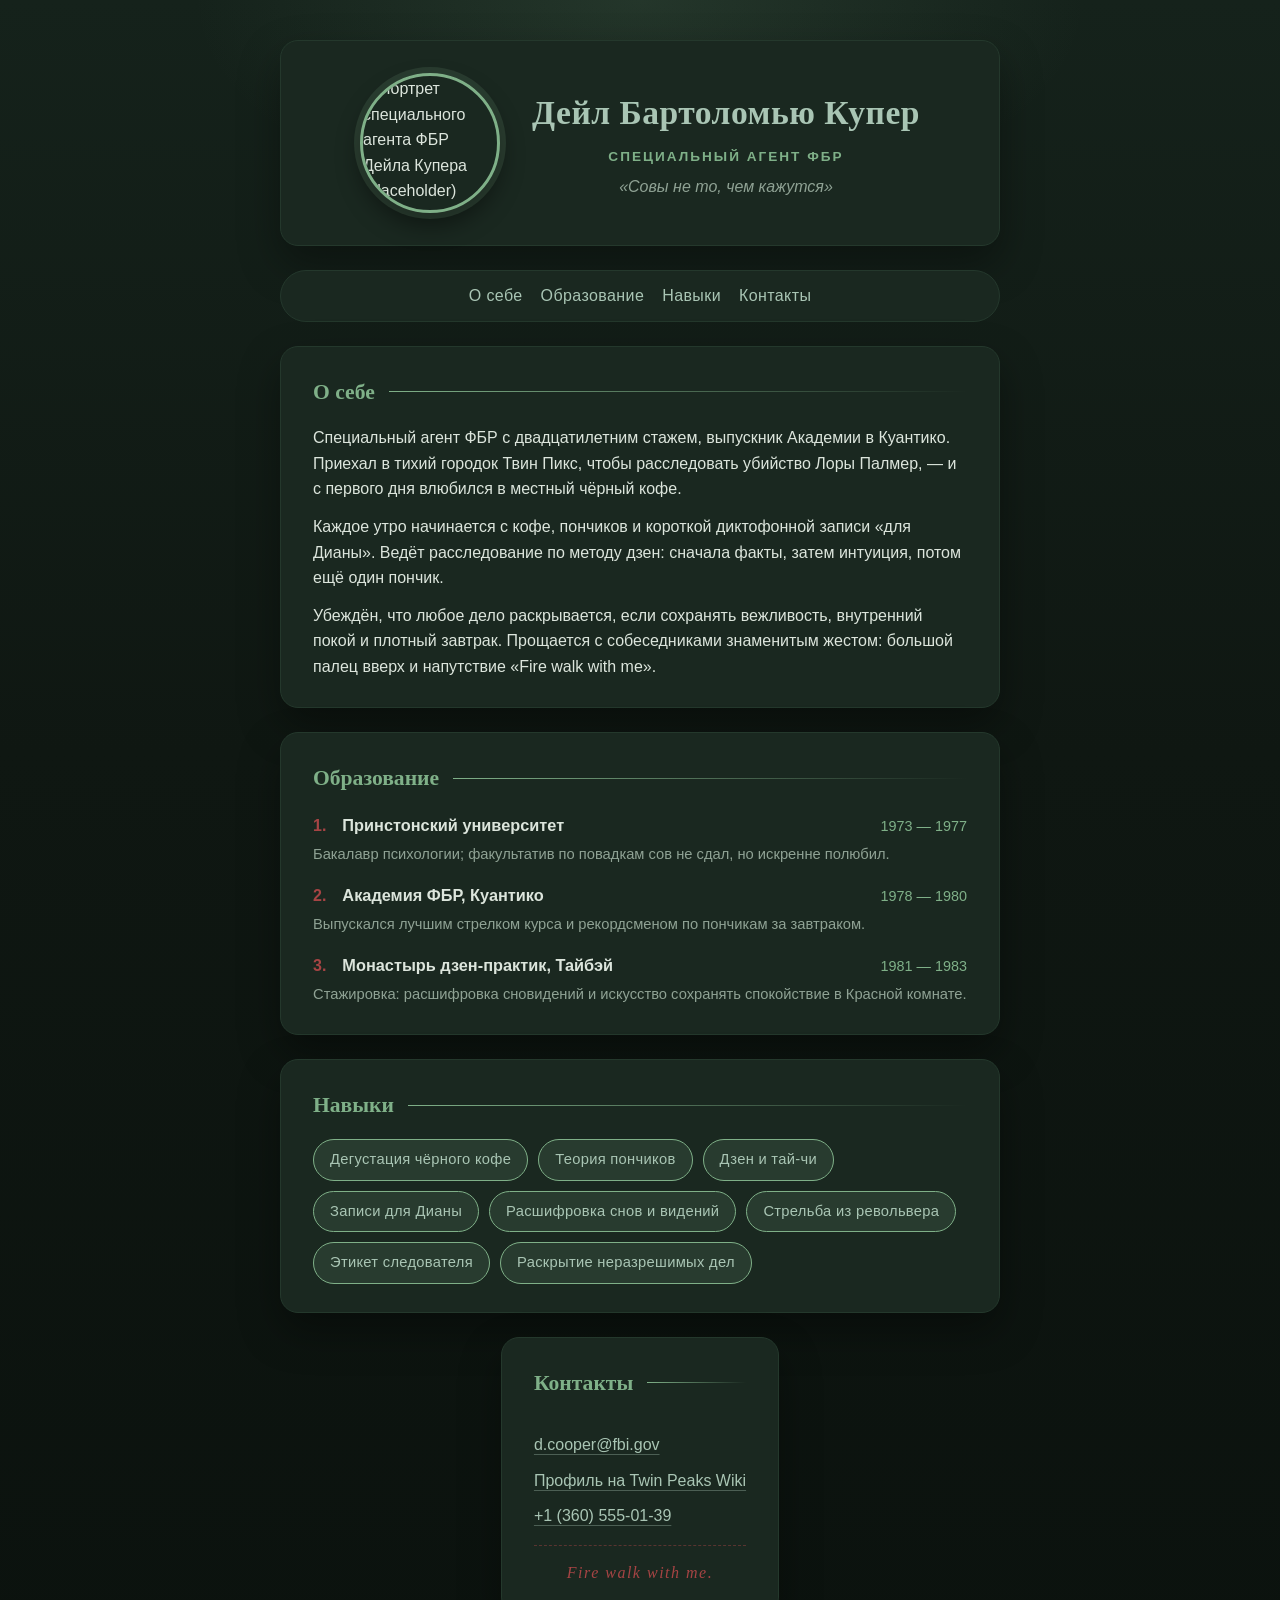
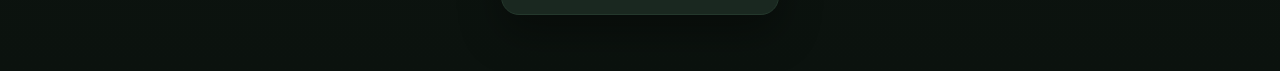
==== task1/index.html @ 99a7c89d "task1: add semantic resume markup" ====
<!DOCTYPE html>
<html lang="ru">
<head>
    <meta charset="utf-8">
    <meta name="viewport" content="width=device-width, initial-scale=1">
    <title>Резюме — Дейл Купер</title>
    <link rel="stylesheet" href="style.css">
</head>
<body>

    <!-- Шапка: имя, должность, слоган, аватар -->
    <header class="profile">
        <img class="avatar" src="https://i.pravatar.cc/300?img=12"
             alt="Портрет специального агента ФБР Дейла Купера (placeholder)" width="140" height="140">
        <hgroup class="intro">
            <h1>Дейл Бартоломью Купер</h1>
            <p class="role">Специальный агент ФБР</p>
            <p class="tagline">«Совы не то, чем кажутся»</p>
        </hgroup>
    </header>

    <!-- Навигация по якорям -->
    <nav class="site-nav" aria-label="Разделы страницы">
        <ul>
            <li><a href="#about">О себе</a></li>
            <li><a href="#education">Образование</a></li>
            <li><a href="#skills">Навыки</a></li>
            <li><a href="#contacts">Контакты</a></li>
        </ul>
    </nav>

    <main>
        <!-- О себе -->
        <section id="about" class="card">
            <h2>О себе</h2>
            <article class="bio">
                <p>Специальный агент ФБР с двадцатилетним стажем, выпускник Академии в Куантико. Приехал в тихий городок Твин Пикс, чтобы расследовать убийство Лоры Палмер, — и с первого дня влюбился в местный чёрный кофе.</p>
                <p>Каждое утро начинается с кофе, пончиков и короткой диктофонной записи «для Дианы». Ведёт расследование по методу дзен: сначала факты, затем интуиция, потом ещё один пончик.</p>
                <p>Убеждён, что любое дело раскрывается, если сохранять вежливость, внутренний покой и плотный завтрак. Прощается с собеседниками знаменитым жестом: большой палец вверх и напутствие «Fire walk with me».</p>
            </article>
        </section>

        <!-- Образование -->
        <section id="education" class="card">
            <h2>Образование</h2>
            <ol class="education-list">
                <li>
                    <span class="edu-place">Принстонский университет</span>
                    <span class="edu-years">1973 — 1977</span>
                    <span class="edu-note">Бакалавр психологии; факультатив по повадкам сов не сдал, но искренне полюбил.</span>
                </li>
                <li>
                    <span class="edu-place">Академия ФБР, Куантико</span>
                    <span class="edu-years">1978 — 1980</span>
                    <span class="edu-note">Выпускался лучшим стрелком курса и рекордсменом по пончикам за завтраком.</span>
                </li>
                <li>
                    <span class="edu-place">Монастырь дзен-практик, Тайбэй</span>
                    <span class="edu-years">1981 — 1983</span>
                    <span class="edu-note">Стажировка: расшифровка сновидений и искусство сохранять спокойствие в Красной комнате.</span>
                </li>
            </ol>
        </section>

        <!-- Навыки: чипсы-«пилюли» -->
        <section id="skills" class="card">
            <h2>Навыки</h2>
            <ul class="skills-list">
                <li><span class="skill">Дегустация чёрного кофе</span></li>
                <li><span class="skill">Теория пончиков</span></li>
                <li><span class="skill">Дзен и тай-чи</span></li>
                <li><span class="skill">Записи для Дианы</span></li>
                <li><span class="skill">Расшифровка снов и видений</span></li>
                <li><span class="skill">Стрельба из револьвера</span></li>
                <li><span class="skill">Этикет следователя</span></li>
                <li><span class="skill">Раскрытие неразрешимых дел</span></li>
            </ul>
        </section>
    </main>

    <!-- Контакты -->
    <footer id="contacts" class="card contacts">
        <h2>Контакты</h2>
        <ul class="contacts-list">
            <li><a href="mailto:d.cooper@fbi.gov">d.cooper@fbi.gov</a></li>
            <li><a href="https://twinpeaks.fandom.com/wiki/Dale_Cooper" target="_blank" rel="noopener noreferrer">Профиль на Twin Peaks Wiki</a></li>
            <li><a href="tel:+13605550139">+1 (360) 555-01-39</a></li>
        </ul>
        <blockquote class="red-room-quote">Fire walk with me.</blockquote>
    </footer>

</body>
</html>
---- task1/style.css ----
/* ============================================================
   task1 — Резюме Дейла Купера
   Тема: «Тёмный хвойный лес» (Pacific Northwest / Twin Peaks)

   Раскладка — только Flexbox. Обязательные свойства лабы:
     flex-direction  → body, main, .intro, .bio, .education-list, .contacts
     justify-content → .profile (center), .site-nav ul (center)
     align-items     → body (center), .profile (center), .card h2 (center),
                       .education-list li (baseline)
     flex-wrap       → .profile, .site-nav ul, .education-list li
     gap             → body, main, .profile, .site-nav ul, списки
   Без float, position: absolute/fixed, инлайн-стилей и JavaScript.
   ============================================================ */

:root {
    --bg: #0f1712;           /* глубокий хвойный, почти чёрный */
    --panel: #1a2820;        /* панели — тёмный мох */
    --panel-border: #24382c; /* границы панелей */
    --text: #dce5dc;         /* светлый серо-зелёный текст */
    --muted: #8fa294;        /* приглушённый «туман» */
    --accent: #7fb088;       /* акцент — светящийся мох */
    --accent-soft: #a9c5b4;  /* мягкий шалфейный */
    --red-room: #a64444;     /* «Красная комната» — точечный акцент */
}

/* box-sizing: border-box глобально — по требованию лабы */
* {
    box-sizing: border-box;
    margin: 0;
    padding: 0;
}

html {
    scroll-behavior: smooth; /* плавные якорные переходы без JS */
}

body {
    display: flex;
    flex-direction: column;
    align-items: center;
    gap: 24px;
    min-height: 100vh;
    padding: 40px 16px 56px;
    font-family: "Segoe UI", Tahoma, Verdana, sans-serif;
    line-height: 1.6;
    color: var(--text);
    background-color: var(--bg);
    /* туман над лесом: мягкое свечение за шапкой + ночное небо */
    background-image:
        radial-gradient(640px 320px at 50% 0%, rgba(127, 176, 136, 0.14), transparent 70%),
        linear-gradient(180deg, #15221b 0%, #0f1712 45%, #0b120e 100%);
}

::selection {
    background: rgba(127, 176, 136, 0.35);
}

/* ---------- Шапка ---------- */

.profile {
    display: flex;
    flex-direction: row;
    flex-wrap: wrap;
    align-items: center;
    justify-content: center;
    gap: 32px;
    width: 100%;
    max-width: 720px;
    padding: 32px;
    background-color: var(--panel);
    border: 1px solid var(--panel-border);
    border-radius: 18px;
    box-shadow: 0 18px 40px rgba(0, 0, 0, 0.35);
}

.avatar {
    width: 140px;
    height: 140px;
    object-fit: cover;
    border-radius: 50%;
    border: 3px solid var(--accent);
    box-shadow: 0 0 0 6px rgba(127, 176, 136, 0.15), 0 12px 24px rgba(0, 0, 0, 0.45);
}

.intro {
    display: flex;
    flex-direction: column;
    align-items: center;
    gap: 6px;
    text-align: center;
}

.intro h1 {
    font-family: Georgia, "Times New Roman", serif;
    font-size: clamp(1.6rem, 4vw, 2.1rem);
    font-weight: 700;
    letter-spacing: 0.5px;
    color: var(--accent-soft);
}

.role {
    color: var(--accent);
    font-size: 0.85rem;
    font-weight: 600;
    letter-spacing: 2px;
    text-transform: uppercase;
}

.tagline {
    color: var(--muted);
    font-style: italic;
}

/* ---------- Навигация ---------- */

.site-nav {
    width: 100%;
    max-width: 720px;
}

.site-nav ul {
    display: flex;
    flex-wrap: wrap;
    justify-content: center;
    gap: 10px 18px;
    list-style: none;
    padding: 12px 18px;
    background-color: var(--panel);
    border: 1px solid var(--panel-border);
    border-radius: 999px;
}

.site-nav a {
    color: var(--accent-soft);
    text-decoration: none;
    letter-spacing: 0.4px;
}

.site-nav a:hover {
    color: var(--red-room);
    text-decoration: underline;
    text-underline-offset: 4px;
}

/* ---------- Основная сетка ---------- */

main {
    display: flex;
    flex-direction: column;
    gap: 24px;
    width: 100%;
    max-width: 720px;
}

.card {
    padding: 28px 32px;
    background-color: var(--panel);
    border: 1px solid var(--panel-border);
    border-radius: 18px;
    box-shadow: 0 18px 40px rgba(0, 0, 0, 0.35);
}

/* заголовок секции + тянущаяся декоративная линия */
.card h2 {
    display: flex;
    align-items: center;
    gap: 14px;
    margin-bottom: 16px;
    font-family: Georgia, "Times New Roman", serif;
    font-size: 1.35rem;
    color: var(--accent);
}

.card h2::after {
    content: "";
    flex: 1 1 auto;
    height: 1px;
    background: linear-gradient(90deg, var(--accent), transparent);
}

/* ---------- О себе ---------- */

.bio {
    display: flex;
    flex-direction: column;
    gap: 12px;
}

/* ---------- Образование ---------- */

.education-list {
    display: flex;
    flex-direction: column;
    gap: 16px;
    list-style: none;
    counter-reset: edu;
}

.education-list li {
    display: flex;
    flex-wrap: wrap;
    align-items: baseline;
    gap: 4px 16px;
}

.education-list li::before {
    content: counter(edu) ". ";
    counter-increment: edu;
    color: var(--red-room);
    font-weight: 700;
}

.edu-place {
    margin-right: auto;
    font-weight: 600;
    font-size: 1.02rem;
}

.edu-years {
    color: var(--accent);
    font-size: 0.9rem;
    font-variant-numeric: tabular-nums;
    white-space: nowrap;
}

.edu-note {
    width: 100%;
    color: var(--muted);
    font-size: 0.92rem;
}

/* ---------- Навыки ---------- */

.skills-list {
    display: flex;
    flex-wrap: wrap;
    gap: 10px;
    list-style: none;
}

.skills-list li {
    display: flex;
}

.skill {
    padding: 8px 16px;
    background-color: rgba(127, 176, 136, 0.14);
    border: 1px solid var(--accent);
    border-radius: 999px;
    color: var(--accent-soft);
    font-size: 0.92rem;
    letter-spacing: 0.3px;
}

.skills-list li:hover .skill {
    background-color: rgba(127, 176, 136, 0.28);
    color: var(--text);
}

/* ---------- Контакты ---------- */

.contacts {
    display: flex;
    flex-direction: column;
    gap: 16px;
}

.contacts-list {
    display: flex;
    flex-direction: column;
    gap: 10px;
    list-style: none;
}

.contacts-list a {
    color: var(--accent-soft);
    text-decoration: underline;
    text-decoration-color: rgba(169, 197, 180, 0.35);
    text-underline-offset: 4px;
}

/* ховер-эффект «Красной комнаты»: смена цвета + подчёркивание */
.contacts-list a:hover {
    color: var(--red-room);
    text-decoration-color: currentColor;
}

.red-room-quote {
    width: 100%;
    padding-top: 14px;
    border-top: 1px dashed rgba(166, 68, 68, 0.45);
    text-align: center;
    font-family: Georgia, "Times New Roman", serif;
    font-style: italic;
    letter-spacing: 1.5px;
    color: var(--red-room);
}

/* ---------- Доступность ---------- */

a:focus-visible {
    outline: 2px solid var(--red-room);
    outline-offset: 3px;
}
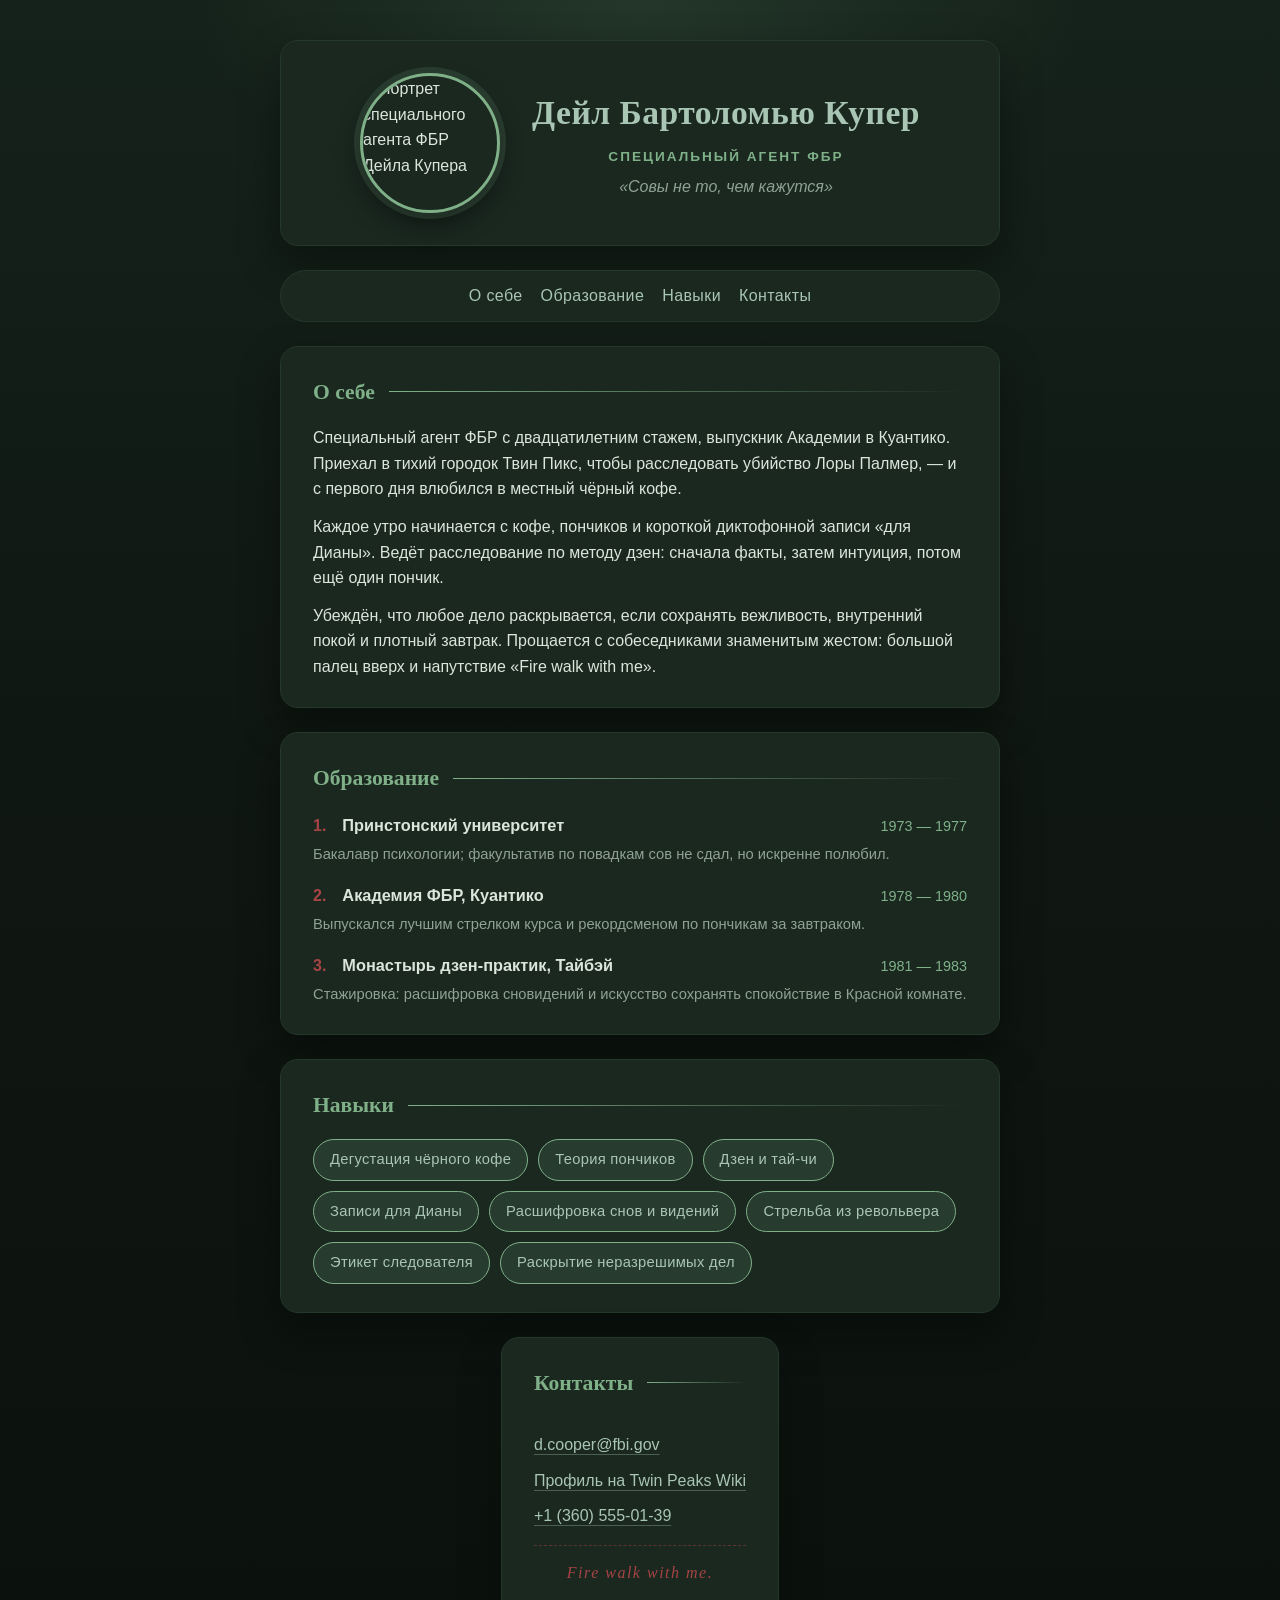
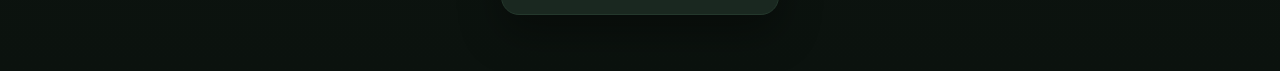
==== commit fda3222a: "task1: use real Cooper portrait for avatar" ====
--- a/task1/index.html
+++ b/task1/index.html
@@ -10,8 +10,8 @@
 
     <!-- Шапка: имя, должность, слоган, аватар -->
     <header class="profile">
-        <img class="avatar" src="https://i.pravatar.cc/300?img=12"
-             alt="Портрет специального агента ФБР Дейла Купера (placeholder)" width="140" height="140">
+        <img class="avatar" src="https://static.wikia.nocookie.net/twinpeaks/images/3/3a/Cooper_005.jpg/revision/latest?cb=20170328023501"
+             alt="Портрет специального агента ФБР Дейла Купера" width="140" height="140">
         <hgroup class="intro">
             <h1>Дейл Бартоломью Купер</h1>
             <p class="role">Специальный агент ФБР</p>
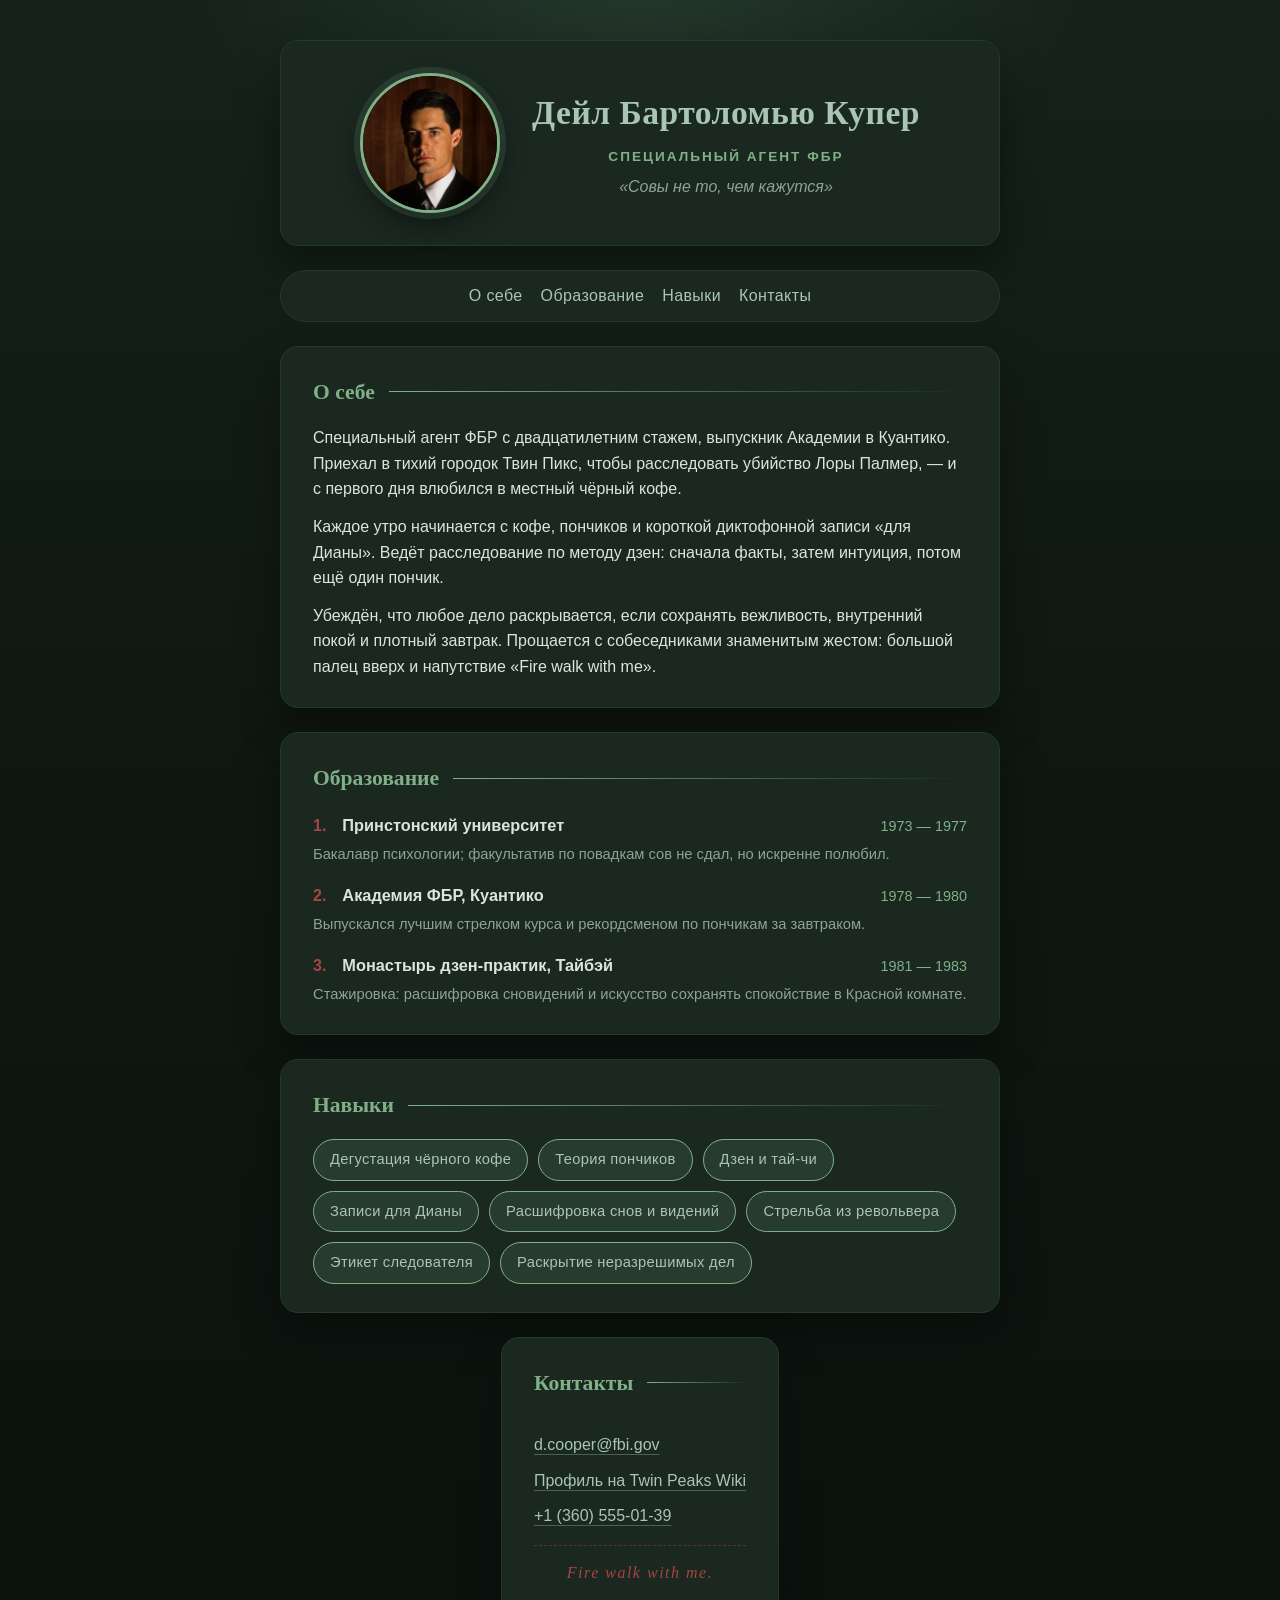
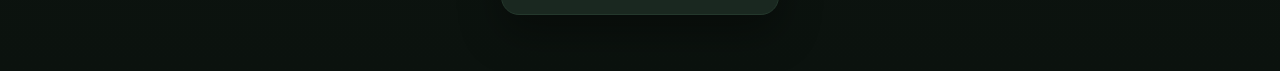
==== commit e4aed574: "task1: fix avatar" ====
--- a/task1/index.html
+++ b/task1/index.html
@@ -10,7 +10,7 @@
 
     <!-- Шапка: имя, должность, слоган, аватар -->
     <header class="profile">
-        <img class="avatar" src="https://static.wikia.nocookie.net/twinpeaks/images/3/3a/Cooper_005.jpg/revision/latest?cb=20170328023501"
+        <img class="avatar" src="cooper.webp"
              alt="Портрет специального агента ФБР Дейла Купера" width="140" height="140">
         <hgroup class="intro">
             <h1>Дейл Бартоломью Купер</h1>
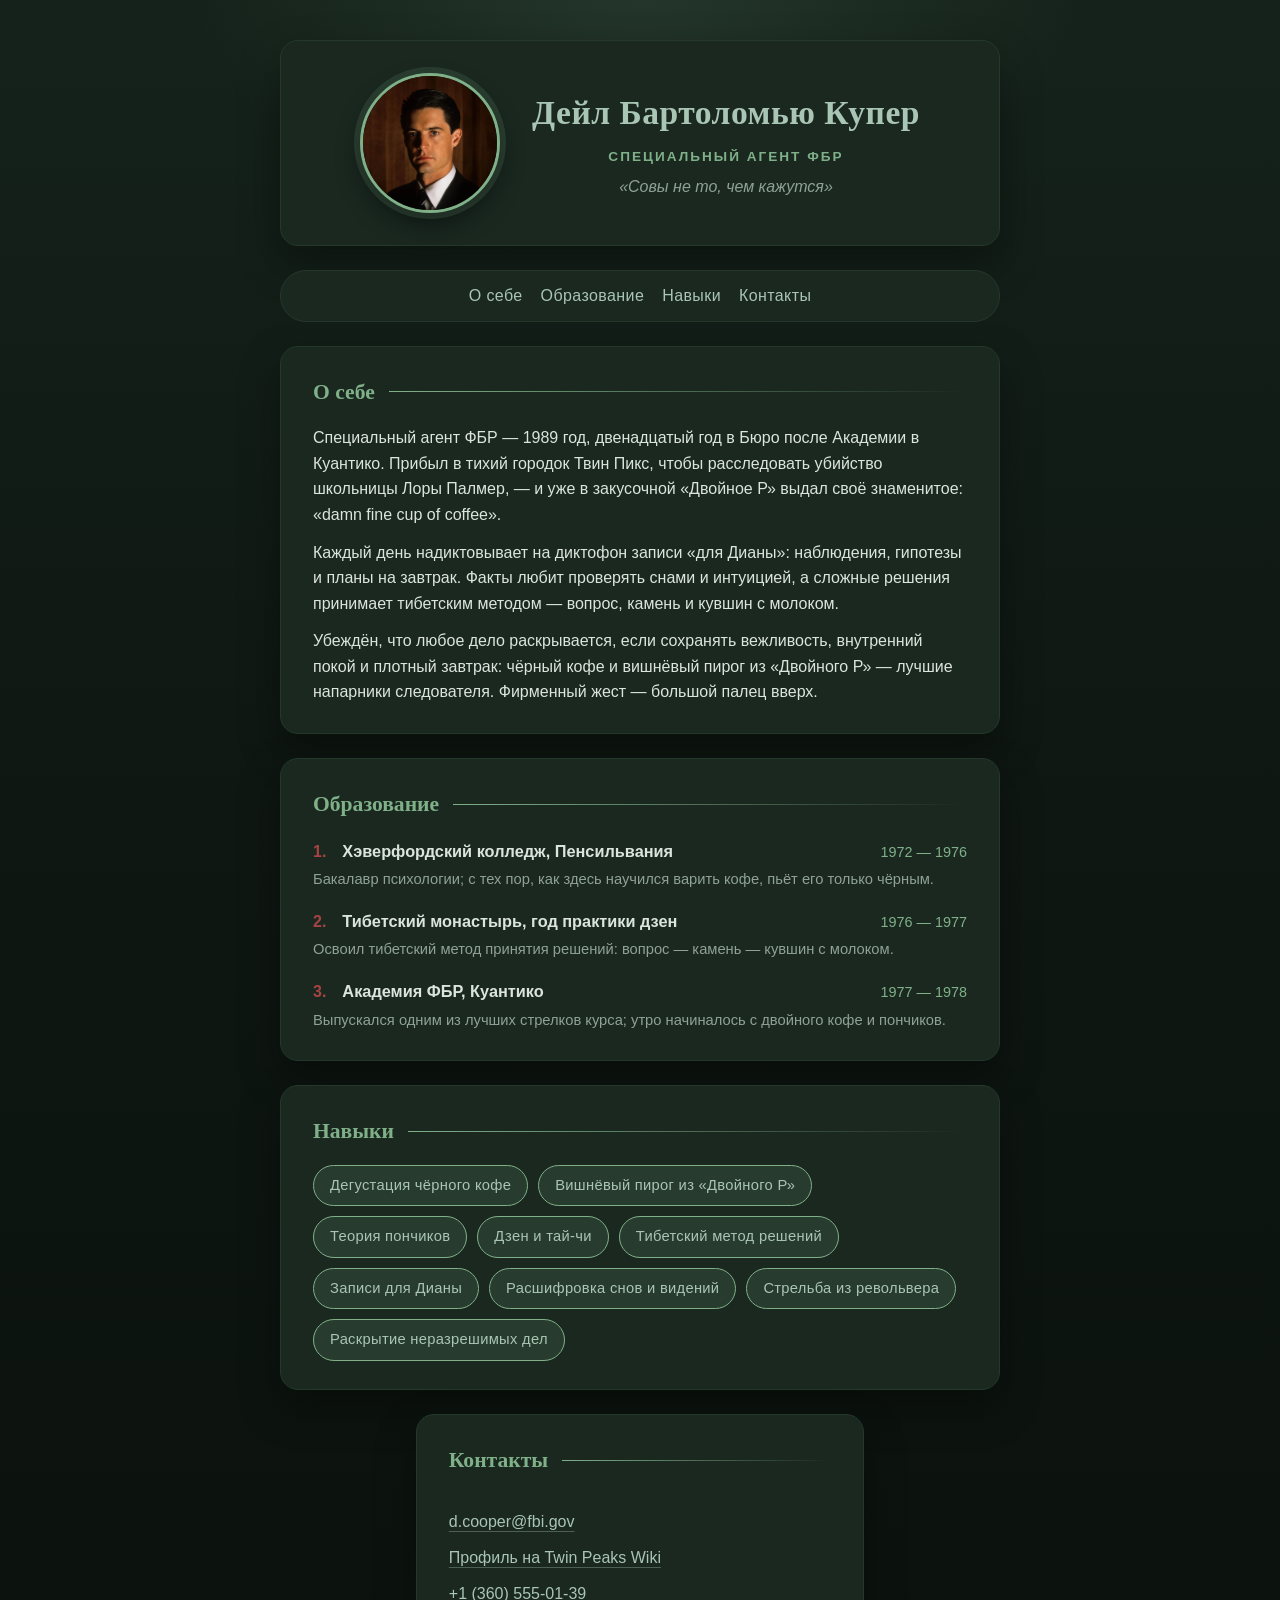
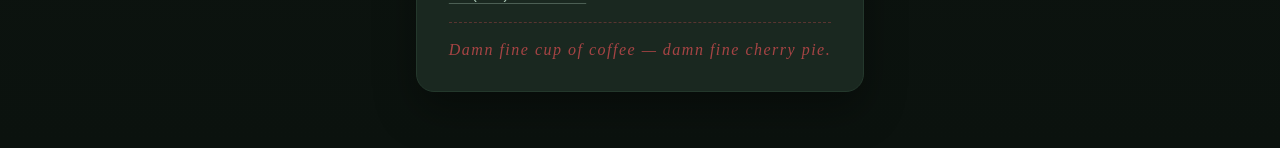
==== commit 58cefca3: "task1: truthful information" ====
--- a/task1/index.html
+++ b/task1/index.html
@@ -34,9 +34,9 @@
         <section id="about" class="card">
             <h2>О себе</h2>
             <article class="bio">
-                <p>Специальный агент ФБР с двадцатилетним стажем, выпускник Академии в Куантико. Приехал в тихий городок Твин Пикс, чтобы расследовать убийство Лоры Палмер, — и с первого дня влюбился в местный чёрный кофе.</p>
-                <p>Каждое утро начинается с кофе, пончиков и короткой диктофонной записи «для Дианы». Ведёт расследование по методу дзен: сначала факты, затем интуиция, потом ещё один пончик.</p>
-                <p>Убеждён, что любое дело раскрывается, если сохранять вежливость, внутренний покой и плотный завтрак. Прощается с собеседниками знаменитым жестом: большой палец вверх и напутствие «Fire walk with me».</p>
+                <p>Специальный агент ФБР — 1989 год, двенадцатый год в Бюро после Академии в Куантико. Прибыл в тихий городок Твин Пикс, чтобы расследовать убийство школьницы Лоры Палмер, — и уже в закусочной «Двойное Р» выдал своё знаменитое: «damn fine cup of coffee».</p>
+                <p>Каждый день надиктовывает на диктофон записи «для Дианы»: наблюдения, гипотезы и планы на завтрак. Факты любит проверять снами и интуицией, а сложные решения принимает тибетским методом — вопрос, камень и кувшин с молоком.</p>
+                <p>Убеждён, что любое дело раскрывается, если сохранять вежливость, внутренний покой и плотный завтрак: чёрный кофе и вишнёвый пирог из «Двойного Р» — лучшие напарники следователя. Фирменный жест — большой палец вверх.</p>
             </article>
         </section>
 
@@ -45,19 +45,19 @@
             <h2>Образование</h2>
             <ol class="education-list">
                 <li>
-                    <span class="edu-place">Принстонский университет</span>
-                    <span class="edu-years">1973 — 1977</span>
-                    <span class="edu-note">Бакалавр психологии; факультатив по повадкам сов не сдал, но искренне полюбил.</span>
+                    <span class="edu-place">Хэверфордский колледж, Пенсильвания</span>
+                    <span class="edu-years">1972 — 1976</span>
+                    <span class="edu-note">Бакалавр психологии; с тех пор, как здесь научился варить кофе, пьёт его только чёрным.</span>
+                </li>
+                <li>
+                    <span class="edu-place">Тибетский монастырь, год практики дзен</span>
+                    <span class="edu-years">1976 — 1977</span>
+                    <span class="edu-note">Освоил тибетский метод принятия решений: вопрос — камень — кувшин с молоком.</span>
                 </li>
                 <li>
                     <span class="edu-place">Академия ФБР, Куантико</span>
-                    <span class="edu-years">1978 — 1980</span>
-                    <span class="edu-note">Выпускался лучшим стрелком курса и рекордсменом по пончикам за завтраком.</span>
-                </li>
-                <li>
-                    <span class="edu-place">Монастырь дзен-практик, Тайбэй</span>
-                    <span class="edu-years">1981 — 1983</span>
-                    <span class="edu-note">Стажировка: расшифровка сновидений и искусство сохранять спокойствие в Красной комнате.</span>
+                    <span class="edu-years">1977 — 1978</span>
+                    <span class="edu-note">Выпускался одним из лучших стрелков курса; утро начиналось с двойного кофе и пончиков.</span>
                 </li>
             </ol>
         </section>
@@ -67,12 +67,13 @@
             <h2>Навыки</h2>
             <ul class="skills-list">
                 <li><span class="skill">Дегустация чёрного кофе</span></li>
+                <li><span class="skill">Вишнёвый пирог из «Двойного Р»</span></li>
                 <li><span class="skill">Теория пончиков</span></li>
                 <li><span class="skill">Дзен и тай-чи</span></li>
+                <li><span class="skill">Тибетский метод решений</span></li>
                 <li><span class="skill">Записи для Дианы</span></li>
                 <li><span class="skill">Расшифровка снов и видений</span></li>
                 <li><span class="skill">Стрельба из револьвера</span></li>
-                <li><span class="skill">Этикет следователя</span></li>
                 <li><span class="skill">Раскрытие неразрешимых дел</span></li>
             </ul>
         </section>
@@ -86,7 +87,7 @@
             <li><a href="https://twinpeaks.fandom.com/wiki/Dale_Cooper" target="_blank" rel="noopener noreferrer">Профиль на Twin Peaks Wiki</a></li>
             <li><a href="tel:+13605550139">+1 (360) 555-01-39</a></li>
         </ul>
-        <blockquote class="red-room-quote">Fire walk with me.</blockquote>
+        <blockquote class="red-room-quote">Damn fine cup of coffee — damn fine cherry pie.</blockquote>
     </footer>
 
 </body>
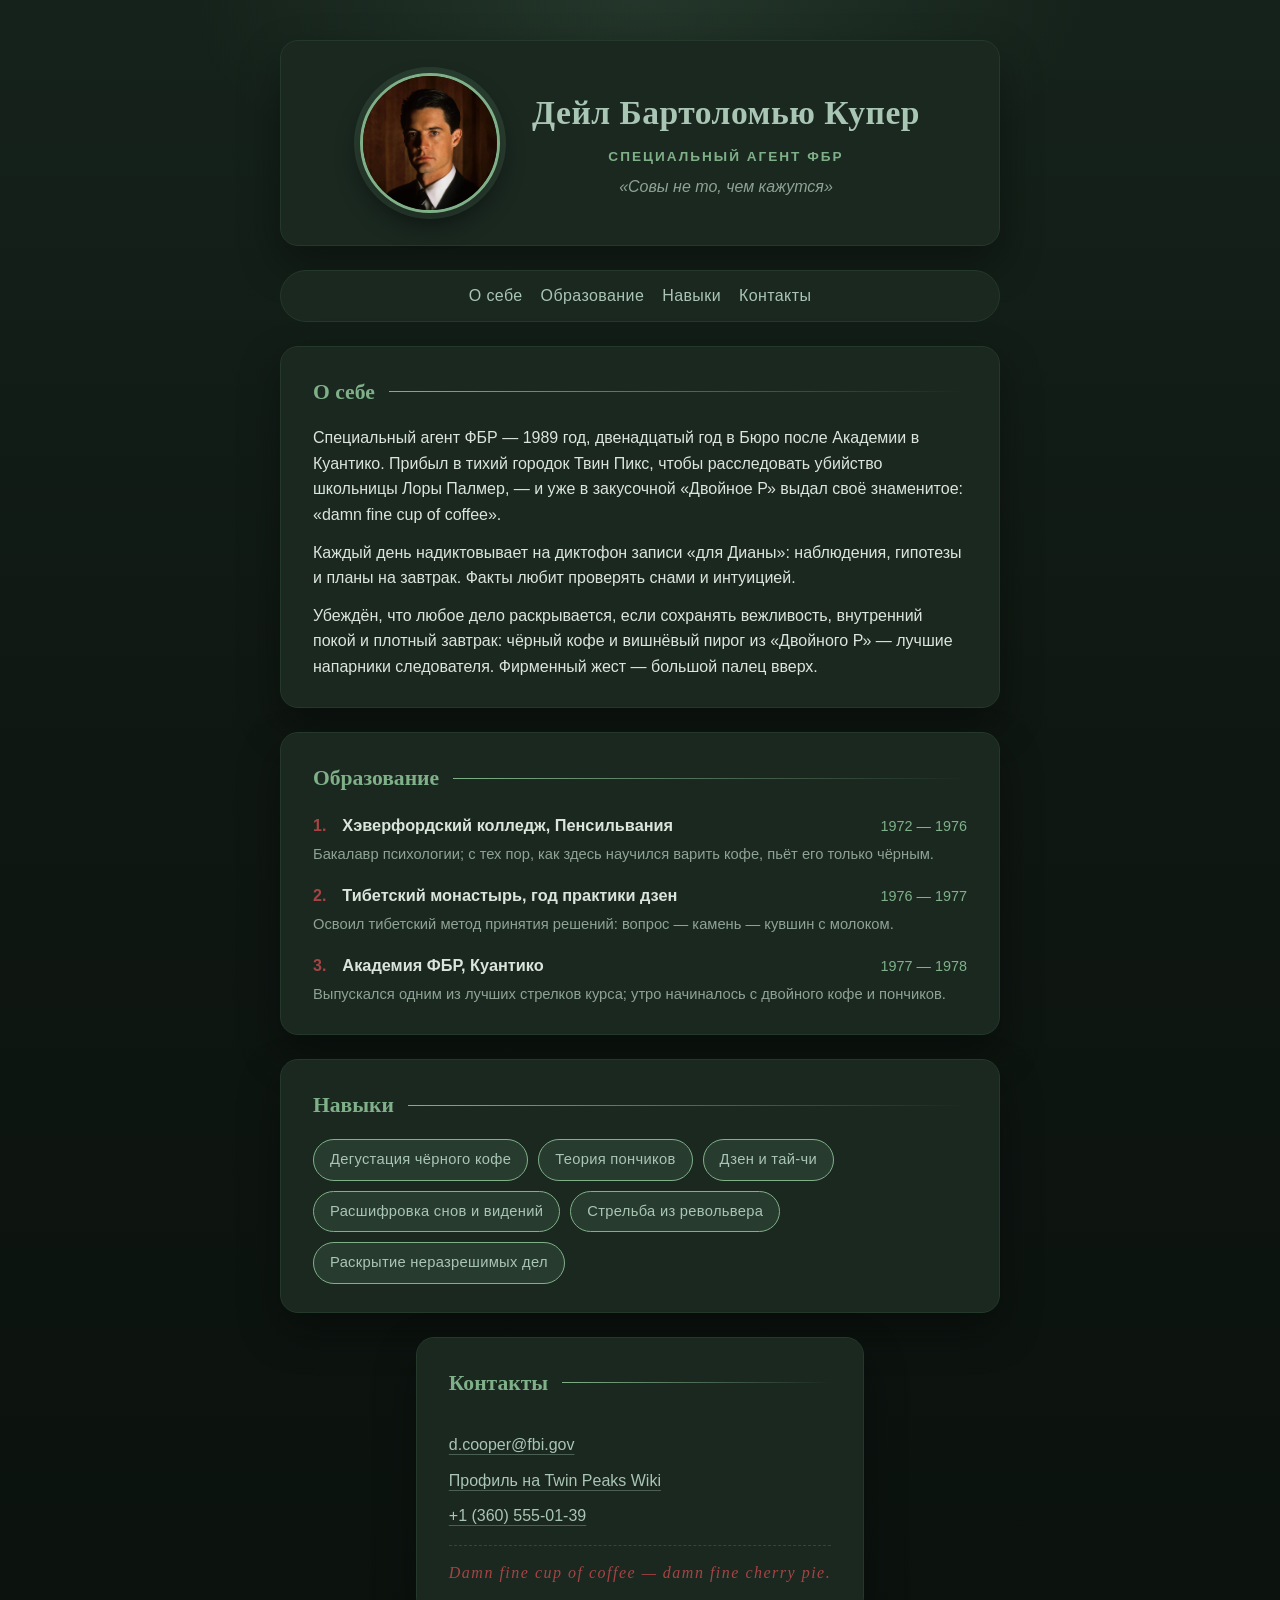
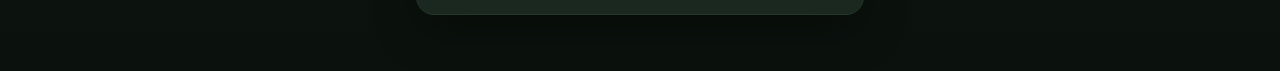
==== commit 554b3577: "task1: minor text cleanup" ====
--- a/task1/index.html
+++ b/task1/index.html
@@ -35,7 +35,7 @@
             <h2>О себе</h2>
             <article class="bio">
                 <p>Специальный агент ФБР — 1989 год, двенадцатый год в Бюро после Академии в Куантико. Прибыл в тихий городок Твин Пикс, чтобы расследовать убийство школьницы Лоры Палмер, — и уже в закусочной «Двойное Р» выдал своё знаменитое: «damn fine cup of coffee».</p>
-                <p>Каждый день надиктовывает на диктофон записи «для Дианы»: наблюдения, гипотезы и планы на завтрак. Факты любит проверять снами и интуицией, а сложные решения принимает тибетским методом — вопрос, камень и кувшин с молоком.</p>
+                <p>Каждый день надиктовывает на диктофон записи «для Дианы»: наблюдения, гипотезы и планы на завтрак. Факты любит проверять снами и интуицией.</p>
                 <p>Убеждён, что любое дело раскрывается, если сохранять вежливость, внутренний покой и плотный завтрак: чёрный кофе и вишнёвый пирог из «Двойного Р» — лучшие напарники следователя. Фирменный жест — большой палец вверх.</p>
             </article>
         </section>
@@ -67,11 +67,8 @@
             <h2>Навыки</h2>
             <ul class="skills-list">
                 <li><span class="skill">Дегустация чёрного кофе</span></li>
-                <li><span class="skill">Вишнёвый пирог из «Двойного Р»</span></li>
                 <li><span class="skill">Теория пончиков</span></li>
                 <li><span class="skill">Дзен и тай-чи</span></li>
-                <li><span class="skill">Тибетский метод решений</span></li>
-                <li><span class="skill">Записи для Дианы</span></li>
                 <li><span class="skill">Расшифровка снов и видений</span></li>
                 <li><span class="skill">Стрельба из револьвера</span></li>
                 <li><span class="skill">Раскрытие неразрешимых дел</span></li>
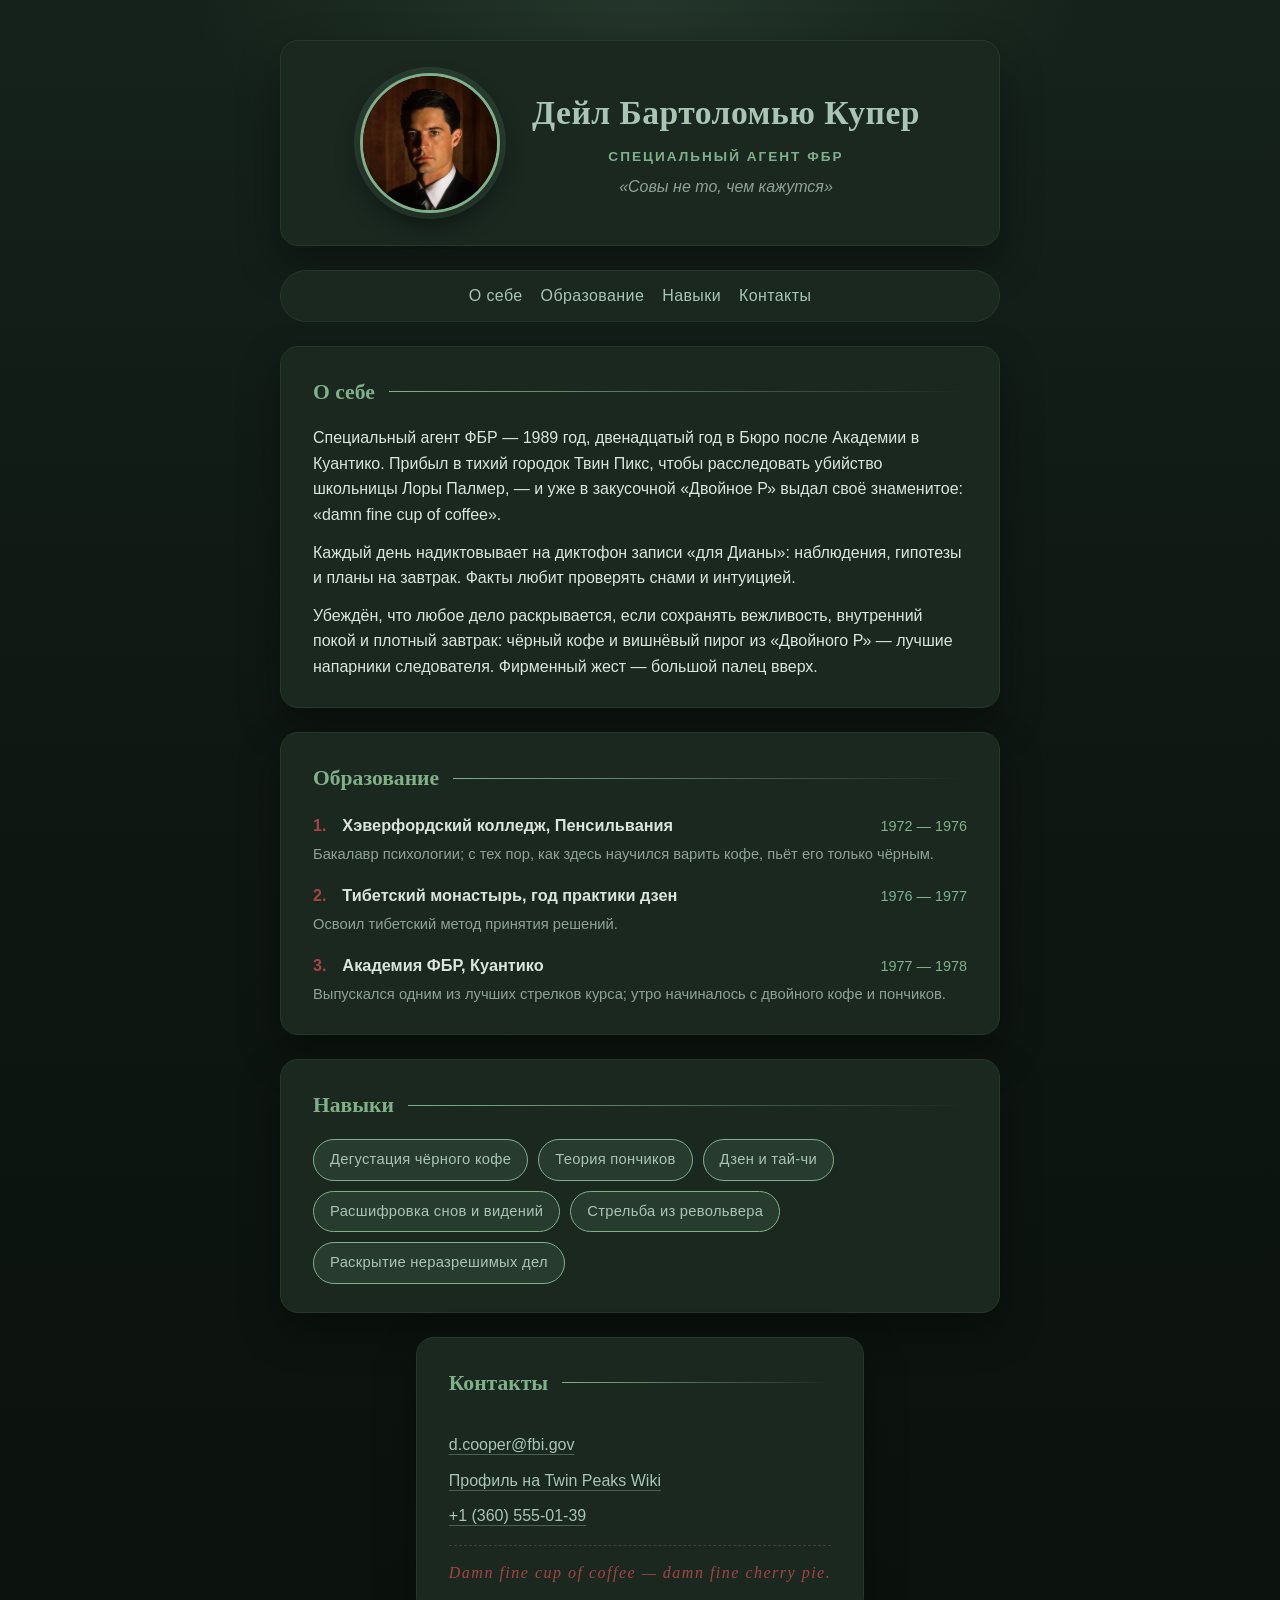
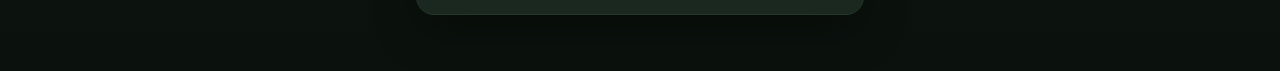
==== commit 34775699: "task1: minor text cleanup" ====
--- a/task1/index.html
+++ b/task1/index.html
@@ -52,7 +52,7 @@
                 <li>
                     <span class="edu-place">Тибетский монастырь, год практики дзен</span>
                     <span class="edu-years">1976 — 1977</span>
-                    <span class="edu-note">Освоил тибетский метод принятия решений: вопрос — камень — кувшин с молоком.</span>
+                    <span class="edu-note">Освоил тибетский метод принятия решений.</span>
                 </li>
                 <li>
                     <span class="edu-place">Академия ФБР, Куантико</span>
